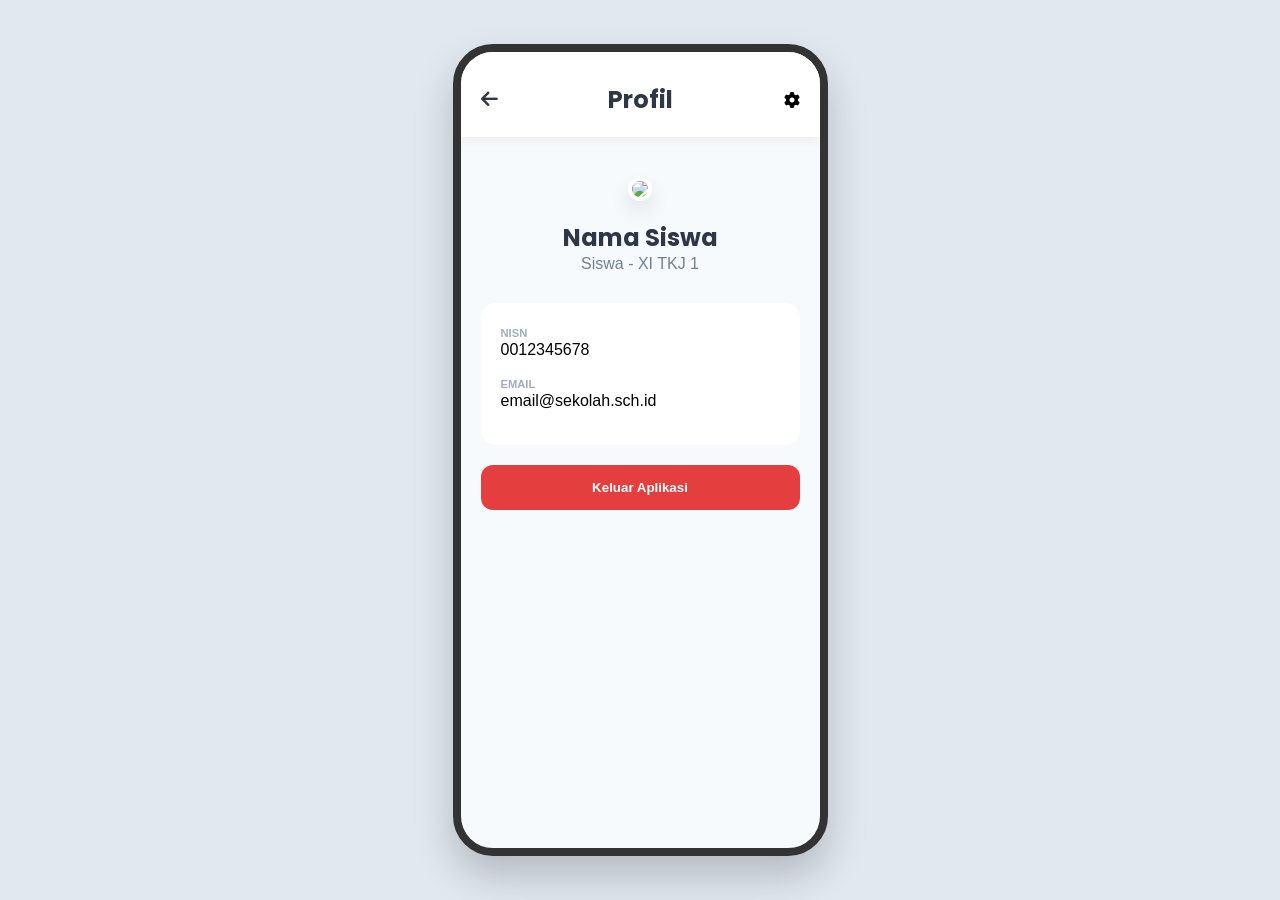
==== profile.html @ 91821f2d "Upload tugas aplikasi" ====
<!DOCTYPE html>
<html lang="id">
<head>
    <meta charset="UTF-8">
    <meta name="viewport" content="width=device-width, initial-scale=1.0">
    <title>Profil Saya</title>
    <link href="https://fonts.googleapis.com/css2?family=Poppins:wght@500;600&display=swap" rel="stylesheet">
    <link rel="stylesheet" href="https://cdnjs.cloudflare.com/ajax/libs/font-awesome/6.4.0/css/all.min.css">
    <link rel="stylesheet" href="style.css">
</head>
<body>
    <div class="mobile-app">
        <header class="chat-header">
            <a href="index.html" class="back-btn"><i class="fa-solid fa-arrow-left"></i></a>
            <h2>Profil</h2>
            <i class="fa-solid fa-gear"></i>
        </header>

        <div style="text-align: center; padding: 40px 20px;">
            <img id="fotoProfil" src="https://ui-avatars.com/api/?name=User&background=random&size=128" style="border-radius: 50%; border: 4px solid white; box-shadow: 0 10px 20px rgba(0,0,0,0.1);">
            
            <h2 id="namaProfil" style="margin-top: 15px;">Nama Siswa</h2>
            <p style="color: #718096;">Siswa - XI TKJ 1</p>
            
            <div style="margin-top: 30px; text-align: left; background: white; border-radius: 15px; padding: 20px;">
                <div style="margin-bottom: 15px;">
                    <label style="font-size: 0.7rem; color: #A0AEC0; font-weight: bold;">NISN</label>
                    <p style="font-weight: 500;">0012345678</p>
                </div>
                <div style="margin-bottom: 15px;">
                    <label style="font-size: 0.7rem; color: #A0AEC0; font-weight: bold;">EMAIL</label>
                    <p id="emailProfil" style="font-weight: 500;">email@sekolah.sch.id</p>
                </div>
            </div>

            <button style="width: 100%; margin-top: 20px; background: #E53E3E; color: white; border: none; padding: 15px; border-radius: 12px; font-weight: 600;">Keluar Aplikasi</button>
        </div>
    </div>
</body>
</html>
---- style.css ----
/* =====================
   PENGATURAN DASAR
   ===================== */
:root {
    --primary-blue: #63B3ED;
    --bg-color: #F7FAFC;
    --text-dark: #2D3748;
    --text-gray: #718096;
    --white: #FFFFFF;
    --green-accent: #48BB78;
    --orange-accent: #ED8936;
}

* { margin: 0; padding: 0; box-sizing: border-box; }

body {
    background-color: #E2E8F0;
    display: flex; justify-content: center; align-items: center;
    min-height: 100vh; font-family: 'Inter', sans-serif;
}

h1, h2, h3, h4 { font-family: 'Poppins', sans-serif; color: var(--text-dark); }

/* FRAME HP */
.mobile-app {
    width: 375px; height: 812px; background-color: var(--bg-color);
    border-radius: 40px; box-shadow: 0 20px 40px rgba(0,0,0,0.2);
    overflow: hidden; position: relative; border: 8px solid #333;
}

/* =====================
   DESAIN BERANDA
   ===================== */
.header {
    background: linear-gradient(135deg, #ffffff, #EBF8FF);
    padding: 40px 24px 20px; display: flex; justify-content: space-between;
    align-items: center; border-bottom-left-radius: 20px; border-bottom-right-radius: 20px;
    box-shadow: 0 4px 10px rgba(99, 179, 237, 0.1);
}
.user-info { display: flex; align-items: center; gap: 12px; }
.avatar { width: 45px; height: 45px; border-radius: 50%; }
.greeting { font-size: 1.2rem; margin-bottom: 2px; }
.class-dropdown { font-size: 0.8rem; color: var(--text-gray); font-weight: 500; cursor: pointer; }
.notification { position: relative; font-size: 1.5rem; color: var(--text-dark); }
.badge { position: absolute; top: 2px; right: 2px; width: 10px; height: 10px; background: red; border-radius: 50%; border: 2px solid white; }

/* Kalender */
.calendar-section { background: var(--white); margin: 20px 20px; padding: 20px; border-radius: 20px; box-shadow: 0 10px 20px rgba(0,0,0,0.03); }
.calendar-header { display: flex; justify-content: space-between; align-items: center; margin-bottom: 15px; }
.calendar-header h3 { font-size: 1rem; }
.nav-arrows i { color: var(--text-gray); margin-left: 15px; cursor: pointer; }
.calendar-grid { display: grid; grid-template-columns: repeat(7, 1fr); gap: 10px; text-align: center; }
.day-name { font-size: 0.8rem; font-weight: 600; color: var(--text-gray); margin-bottom: 10px; }
.calendar-days { display: contents; }
.date-num { font-size: 0.9rem; font-weight: 500; color: var(--text-dark); display: flex; flex-direction: column; align-items: center; padding: 5px; cursor: pointer;}
.date-num.active { background-color: var(--primary-blue); color: var(--white); border-radius: 10px; }
.dot { width: 4px; height: 4px; border-radius: 50%; margin-top: 3px; }
.dot.green { background-color: var(--green-accent); }
.dot.orange { background-color: var(--orange-accent); }

/* Agenda Card */
.agenda-section { padding: 0 20px 100px; }
.agenda-title { display: flex; justify-content: space-between; align-items: center; margin-bottom: 15px; }
.agenda-title h3 { font-size: 1rem; }
.agenda-title span { font-size: 0.8rem; font-weight: 600; color: var(--primary-blue); background: #EBF8FF; padding: 4px 10px; border-radius: 10px; }
.agenda-card { background: var(--white); display: flex; border-radius: 15px; margin-bottom: 12px; overflow: hidden; box-shadow: 0 5px 15px rgba(0,0,0,0.04); }
.card-indicator { width: 6px; }
.card-indicator.green { background-color: var(--green-accent); }
.card-indicator.orange { background-color: var(--orange-accent); }
.card-content { padding: 15px; flex-grow: 1; }
.subject-name { font-size: 1rem; margin-bottom: 4px; }
.time { font-size: 0.8rem; color: var(--text-gray); margin-bottom: 10px; font-weight: 500; }
.details { display: flex; justify-content: space-between; font-size: 0.75rem; color: var(--text-gray); }
.details i { color: var(--primary-blue); margin-right: 4px; }

/* Navigasi Bawah */
.bottom-nav { position: absolute; bottom: 0; width: 100%; background: var(--white); display: flex; justify-content: space-around; padding: 15px 10px 25px; box-shadow: 0 -5px 20px rgba(0,0,0,0.05); }
.nav-item { display: flex; flex-direction: column; align-items: center; text-decoration: none; color: var(--text-gray); font-size: 0.7rem; font-weight: 500; gap: 4px; }
.nav-item i { font-size: 1.2rem; }
.nav-item.active { color: var(--primary-blue); }
.ai-btn i { font-size: 1.5rem; color: var(--primary-blue); }

/* =====================
   DESAIN CHAT AI
   ===================== */
.chat-screen { background-color: #F8FAFC; display: flex; flex-direction: column; }
.chat-header { background: var(--white); padding: 30px 20px 20px; display: flex; align-items: center; justify-content: space-between; box-shadow: 0 4px 10px rgba(0,0,0,0.05); z-index: 10; }
.back-btn { color: var(--text-dark); font-size: 1.2rem; text-decoration: none; }
.chat-title { text-align: center; }
.chat-title h2 { font-size: 1.1rem; margin-bottom: 2px; }
.chat-title span { font-size: 0.7rem; color: var(--text-gray); }
.robot-icon { font-size: 1.5rem; color: var(--primary-blue); }

.chat-body { flex-grow: 1; padding: 20px; overflow-y: auto; display: flex; flex-direction: column; gap: 15px; }
.chat-bubble { max-width: 80%; padding: 12px 16px; border-radius: 15px; font-size: 0.85rem; line-height: 1.5; }
.user-bubble { background-color: var(--primary-blue); color: var(--white); align-self: flex-end; border-bottom-right-radius: 4px; box-shadow: 0 4px 10px rgba(99, 179, 237, 0.3); }
.ai-bubble { background-color: var(--white); color: var(--text-dark); align-self: flex-start; border-bottom-left-radius: 4px; box-shadow: 0 4px 10px rgba(0,0,0,0.05); border: 1px solid #E2E8F0; }

.draft-card { background: var(--white); padding: 15px; border-radius: 15px; border: 1px solid #E2E8F0; box-shadow: 0 5px 15px rgba(0,0,0,0.03); width: 90%; align-self: flex-start; margin-top: -5px; }
.draft-header { font-size: 0.75rem; color: var(--text-gray); margin-bottom: 10px; font-weight: 600; text-transform: uppercase; }
.draft-agenda { box-shadow: none; border: 1px solid #EDF2F7; margin-bottom: 15px; }

.action-buttons { display: flex; gap: 10px; }
.btn-confirm { flex: 1; background: var(--primary-blue); color: white; border: none; padding: 10px; border-radius: 8px; font-weight: 600; cursor: pointer; }
.btn-cancel { flex: 1; background: white; color: #E53E3E; border: 1px solid #E53E3E; padding: 10px; border-radius: 8px; font-weight: 600; cursor: pointer; }

.chat-input-area { background: var(--white); padding: 15px 20px 25px; display: flex; gap: 10px; align-items: center; box-shadow: 0 -5px 15px rgba(0,0,0,0.03); }
.chat-input { flex-grow: 1; background: #EDF2F7; border: none; padding: 12px 15px; border-radius: 20px; font-family: 'Inter', sans-serif; font-size: 0.85rem; outline: none; }
.mic-btn { background: var(--primary-blue); color: white; border: none; width: 40px; height: 40px; border-radius: 50%; font-size: 1rem; cursor: pointer; box-shadow: 0 4px 10px rgba(99, 179, 237, 0.4); }
/* Efek saat elemen diklik (Feedback visual) */
.date-num:active, .agenda-card:active, .nav-item:active {
    transform: scale(0.95);
    transition: 0.1s;
}

.user-info:hover {
    opacity: 0.8;
}
/* =====================
   DESAIN HALAMAN LOGIN
   ===================== */
.login-screen { background: white; display: flex; align-items: center; justify-content: center; text-align: center; }
.login-content { padding: 40px 30px; width: 100%; }
.logo-container { width: 80px; height: 80px; background: #EBF8FF; border-radius: 20px; display: flex; align-items: center; justify-content: center; margin: 0 auto 20px; }
.logo-icon { font-size: 2.5rem; color: var(--primary-blue); }
.app-title { font-size: 1.8rem; margin-bottom: 5px; color: var(--text-dark); }
.app-subtitle { font-size: 0.85rem; color: var(--text-gray); margin-bottom: 40px; }

.login-form { display: flex; flex-direction: column; gap: 15px; }
.input-group { background: #F7FAFC; border: 1px solid #E2E8F0; border-radius: 12px; padding: 12px 15px; display: flex; align-items: center; gap: 10px; }
.input-group i { color: #A0AEC0; }
.input-group input { border: none; background: transparent; outline: none; width: 100%; font-family: 'Inter', sans-serif; font-size: 0.9rem; }

.btn-login { background: var(--primary-blue); color: white; border: none; padding: 15px; border-radius: 12px; font-weight: 600; font-size: 1rem; cursor: pointer; margin-top: 10px; box-shadow: 0 4px 15px rgba(99, 179, 237, 0.4); }
.divider { margin: 15px 0; color: #A0AEC0; font-size: 0.8rem; display: flex; align-items: center; text-align: center; }
.divider::before, .divider::after { content: ''; flex: 1; border-bottom: 1px solid #E2E8F0; }
.divider span { padding: 0 10px; }
.btn-google { background: white; color: var(--text-dark); border: 1px solid #E2E8F0; padding: 15px; border-radius: 12px; font-weight: 600; font-size: 0.9rem; cursor: pointer; display: flex; align-items: center; justify-content: center; gap: 10px; }
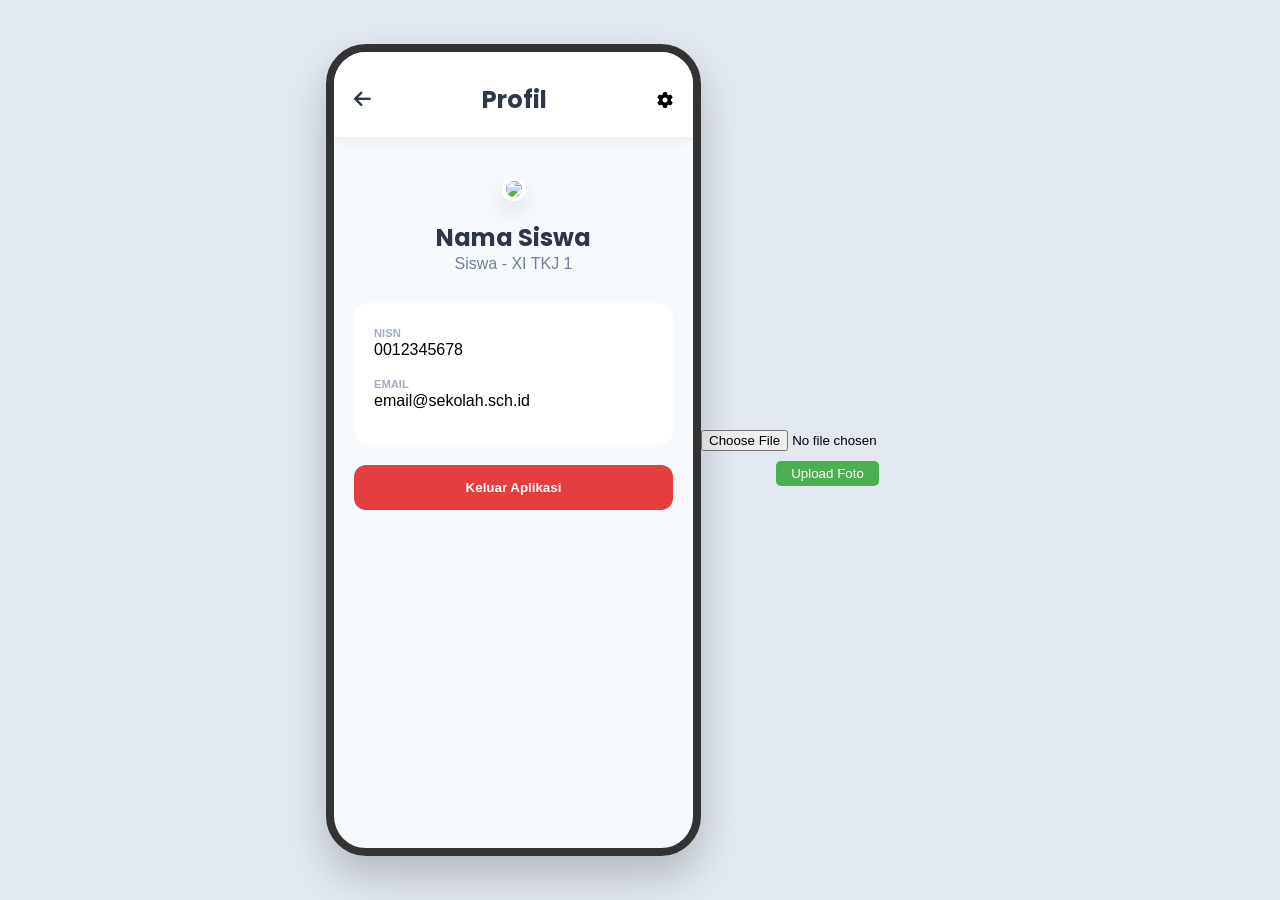
==== commit b5a2f1c8: "Menambahkan fitur upload foto" ====
--- a/profile.html
+++ b/profile.html
@@ -36,5 +36,12 @@
             <button style="width: 100%; margin-top: 20px; background: #E53E3E; color: white; border: none; padding: 15px; border-radius: 12px; font-weight: 600;">Keluar Aplikasi</button>
         </div>
     </div>
+    <form action="upload_foto.php" method="POST" enctype="multipart/form-data" style="text-align: center; margin-top: 15px;">
+    <input type="file" name="foto_profil" accept="image/*" required style="margin-bottom: 10px;">
+    <br>
+    <button type="submit" style="background-color: #4CAF50; color: white; padding: 5px 15px; border: none; border-radius: 5px; cursor: pointer;">
+        Upload Foto
+    </button>
+</form>
 </body>
 </html>
